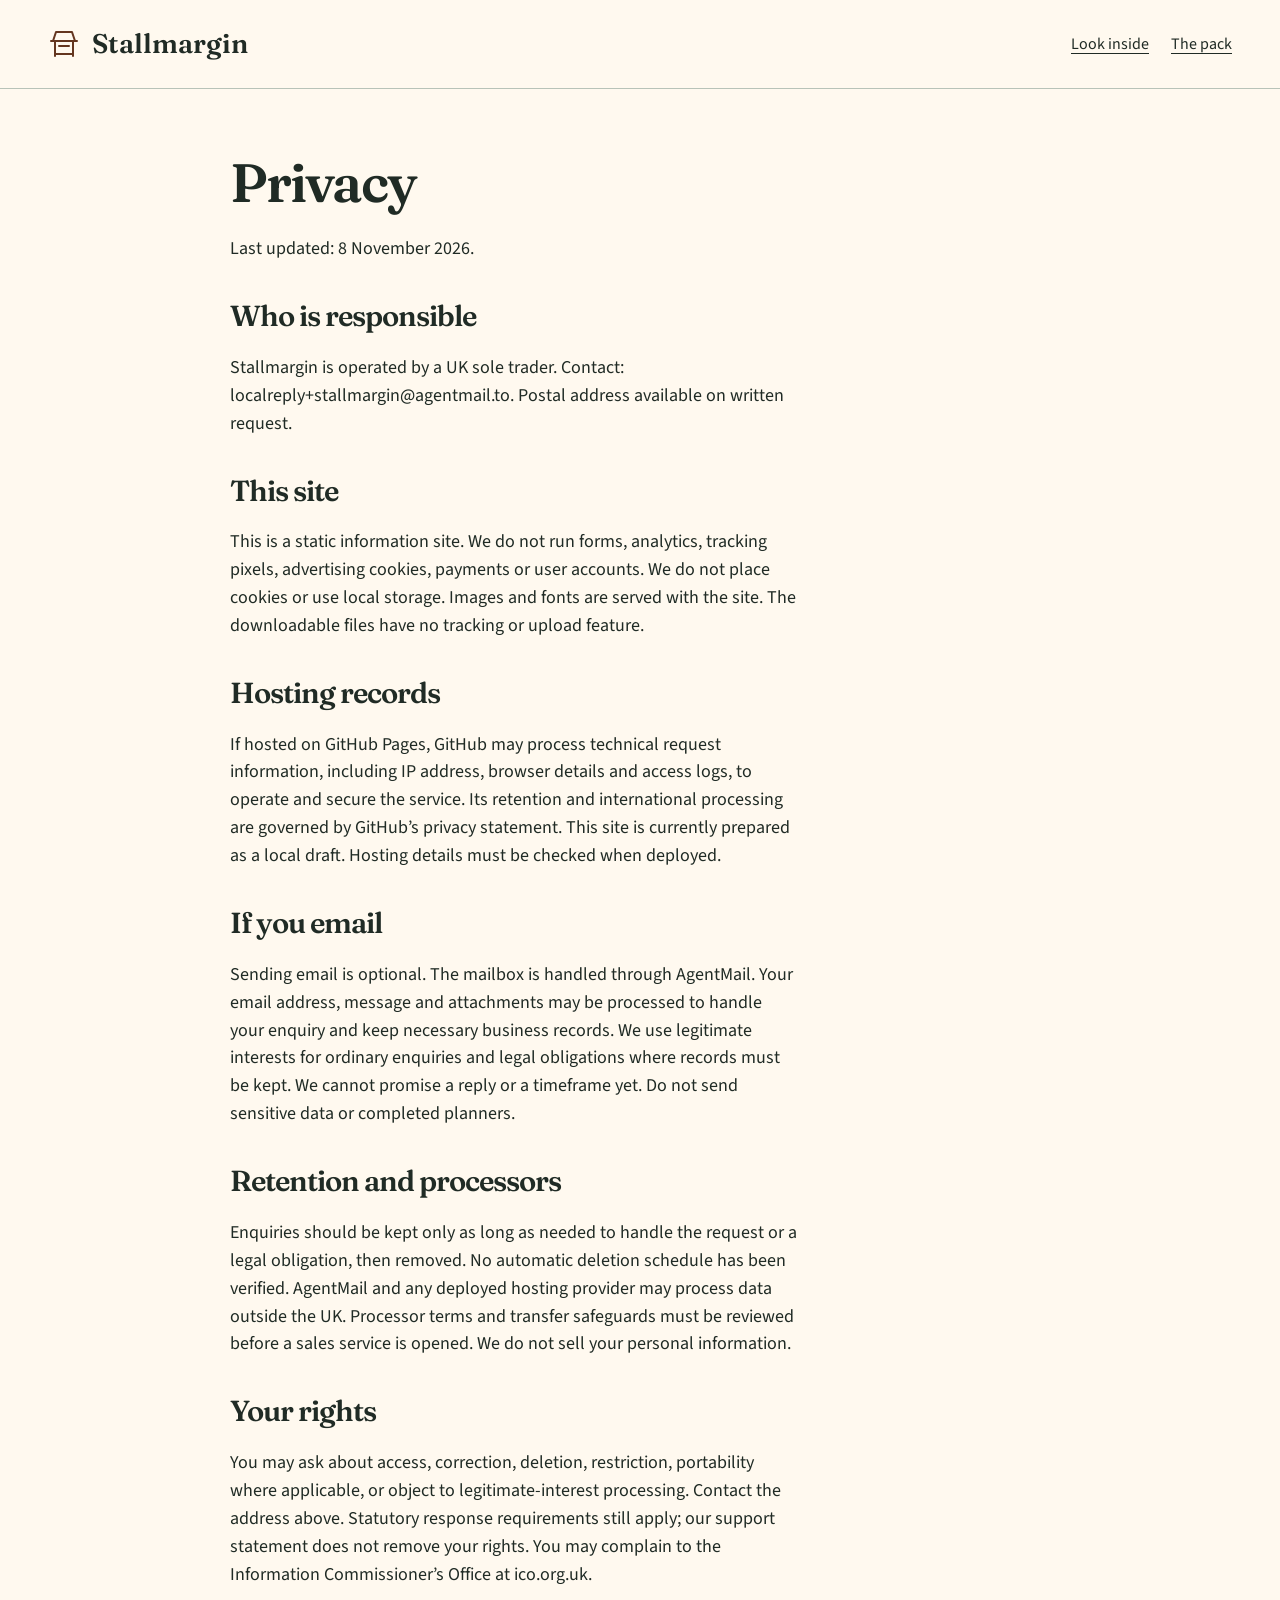
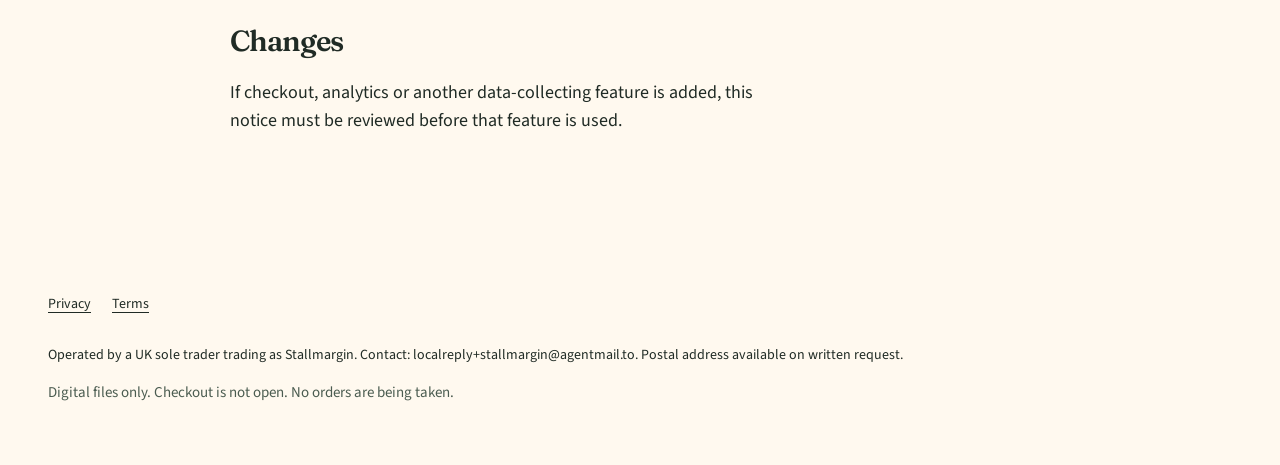
==== privacy.html @ 9ce1801f "Launch Stallmargin coming-soon page (no checkout, no downloads)" ====
<!doctype html><html lang="en-GB"><head><meta charset="utf-8"><meta name="viewport" content="width=device-width, initial-scale=1"><meta http-equiv="Content-Security-Policy" content="default-src 'none'; script-src 'none'; style-src 'self'; font-src 'self'; img-src 'self'; connect-src 'self'; object-src 'none'; base-uri 'none'; form-action 'none'"><meta name="referrer" content="strict-origin-when-cross-origin"><title>Privacy | Stallmargin</title><meta name="description" content="Privacy for Stallmargin"><meta property="og:title" content="Privacy | Stallmargin"><meta property="og:description" content="Privacy for Stallmargin"><meta property="og:type" content="website"><meta property="og:image" content="https://evanturner557-del.github.io/stallmargin/assets/preview-1.webp"><link rel="canonical" href="https://evanturner557-del.github.io/stallmargin/"><link rel="icon" type="image/svg+xml" href="assets/mark.svg"><link rel="stylesheet" href="assets/tokens.css"><link rel="stylesheet" href="assets/site.css"></head><body><a class="skip" href="#main">Skip to content</a><header><div class="wrap nav"><a class="logo" href="index.html"><img src="assets/mark.svg" width="32" height="32" alt="">Stallmargin</a><nav aria-label="Main navigation" class="navlinks"><a href="index.html#inside">Look inside</a><a href="index.html#details">The pack</a></nav></div></header><main id="main" class="wrap document"><h1>Privacy</h1><p>Last updated: 8 November 2026.</p><h2>Who is responsible</h2><p>Stallmargin is operated by a UK sole trader. Contact: localreply+stallmargin@agentmail.to. Postal address available on written request.</p><h2>This site</h2><p>This is a static information site. We do not run forms, analytics, tracking pixels, advertising cookies, payments or user accounts. We do not place cookies or use local storage. Images and fonts are served with the site. The downloadable files have no tracking or upload feature.</p><h2>Hosting records</h2><p>If hosted on GitHub Pages, GitHub may process technical request information, including IP address, browser details and access logs, to operate and secure the service. Its retention and international processing are governed by GitHub’s privacy statement. This site is currently prepared as a local draft. Hosting details must be checked when deployed.</p><h2>If you email</h2><p>Sending email is optional. The mailbox is handled through AgentMail. Your email address, message and attachments may be processed to handle your enquiry and keep necessary business records. We use legitimate interests for ordinary enquiries and legal obligations where records must be kept. We cannot promise a reply or a timeframe yet. Do not send sensitive data or completed planners.</p><h2>Retention and processors</h2><p>Enquiries should be kept only as long as needed to handle the request or a legal obligation, then removed. No automatic deletion schedule has been verified. AgentMail and any deployed hosting provider may process data outside the UK. Processor terms and transfer safeguards must be reviewed before a sales service is opened. We do not sell your personal information.</p><h2>Your rights</h2><p>You may ask about access, correction, deletion, restriction, portability where applicable, or object to legitimate-interest processing. Contact the address above. Statutory response requirements still apply; our support statement does not remove your rights. You may complain to the Information Commissioner’s Office at ico.org.uk.</p><h2>Changes</h2><p>If checkout, analytics or another data-collecting feature is added, this notice must be reviewed before that feature is used.</p></main><footer><div class="wrap"><nav class="footerlinks" aria-label="Legal"><a href="privacy.html">Privacy</a><a href="terms.html">Terms</a></nav><p class="legal">Operated by a UK sole trader trading as Stallmargin. Contact: localreply+stallmargin@agentmail.to. Postal address available on written request.</p><p class="quiet">Digital files only. Checkout is not open. No orders are being taken.</p></div></footer></body></html>
---- assets/tokens.css ----
:root{--primary:#64361f;--accent:#f2c687;--paper:#fff9ef;--ink:#202b25;--muted:#4b5c50;--line:#b8c3b8;--soft:#edf1e9;--success:#28603d;--warning:#795400;--danger:#9b2525;--neutral-0:#ffffff;--neutral-1:#f8f9f7;--neutral-2:#eff1ed;--neutral-3:#e0e5de;--neutral-4:#c5cec2;--neutral-5:#8a9787;--neutral-6:#62705f;--neutral-7:#3d4b3b;--neutral-8:#202b20;}
---- assets/site.css ----
@font-face{font-family:Text;src:url(fonts/source-sans-3-latin-wght-normal.woff2) format('woff2');font-display:swap}@font-face{font-family:Display;src:url(fonts/fraunces-latin-wght-normal.woff2) format('woff2');font-display:swap}*{box-sizing:border-box}html{scroll-behavior:smooth}body{margin:0;background:var(--paper);color:var(--ink);font-family:Text,Arial,sans-serif;font-size:18px;line-height:1.55}a{color:inherit;text-underline-offset:4px}a:hover{text-decoration-thickness:2px}a:focus-visible,button:focus-visible,summary:focus-visible{outline:3px solid var(--primary);outline-offset:5px}img{max-width:100%;height:auto;display:block}h1,h2,h3,p{margin-top:0}h1,h2{font-family:Display,serif;font-weight:600;letter-spacing:-.035em;line-height:1.06}h1{font-size:clamp(44px,5.8vw,76px);max-width:12ch;margin-bottom:24px}h2{font-size:clamp(34px,4vw,48px);margin-bottom:22px}h3{font-size:23px;line-height:1.2;letter-spacing:-.015em}p{max-width:63ch}button,a{touch-action:manipulation}button{font-family:inherit}button[disabled]{opacity:1;cursor:not-allowed;background:var(--primary);color:#fff;border:2px solid var(--primary);padding:14px 25px;border-radius:6px;font-size:18px;font-weight:700;min-height:52px}header{border-bottom:1px solid var(--line)}.wrap{width:min(1184px,calc(100% - 64px));margin-inline:auto}.nav{display:flex;align-items:center;justify-content:space-between;min-height:88px;gap:20px}.logo{display:flex;align-items:center;gap:12px;font-family:Display,serif;font-size:27px;text-decoration:none;font-weight:600}.logo img{width:32px;height:32px}.navlinks{display:flex;gap:22px}.navlinks a{font-size:16px;min-height:44px;display:inline-flex;align-items:center}.skip{position:absolute;left:-9999px;top:10px;background:white;padding:12px;z-index:9}.skip:focus{left:12px}.hero{display:grid;grid-template-columns:1fr 1fr;gap:70px;align-items:center;padding:64px 0 72px}.eyebrow{font-size:12px;letter-spacing:.14em;font-weight:700;color:var(--primary);margin-bottom:20px}.lede{font-size:21px;line-height:1.5;max-width:38ch}.pricebar{display:flex;gap:23px;align-items:center;margin:26px 0 12px}.price{font-size:34px;font-weight:700;letter-spacing:-.04em;line-height:1}.price small{display:block;font-size:14px;font-weight:400;letter-spacing:0;margin-top:7px;line-height:1.4}.quiet{font-size:15px;color:var(--muted)}.hero-visual{margin:0;position:relative;background:var(--accent);padding:26px 34px 18px;border-radius:100px 8px 8px 8px}.hero-visual img{width:100%;box-shadow:0 14px 35px #0002;border:1px solid #22372b30}.hero-visual figcaption{font-size:13px;margin-top:18px;font-weight:600;color:var(--ink);line-height:1.4}.strip{background:var(--primary);color:white}.strip .wrap{display:flex;justify-content:space-between;gap:20px;padding-block:21px;font-size:16px}.section{padding:88px 0}.sectionhead{max-width:650px}.proofgrid{display:grid;grid-template-columns:1fr 1fr;gap:32px;margin-top:38px}.proof{margin:0}.proofpic{background:white;border:1px solid var(--line);padding:26px;border-radius:8px}.proofpic img{max-height:560px;width:100%;object-fit:contain;object-position:top}.proof figcaption{padding:18px 0}.proof figcaption strong{display:block;font-size:22px;margin-bottom:7px}.proof figcaption span{font-size:17px;color:var(--muted)}.how{background:var(--soft);border-block:1px solid var(--line)}.steps{display:grid;grid-template-columns:repeat(3,1fr);gap:36px;margin-top:36px;counter-reset:step}.step img{height:160px;width:100%;object-fit:cover;object-position:top;border:1px solid var(--line);margin-bottom:25px;background:white}.step h3:before{counter-increment:step;content:'0' counter(step) ' / ';color:var(--primary);font-size:15px}.step p{font-size:17px}.pricegrid{display:grid;grid-template-columns:1fr 1fr;gap:90px;align-items:start}.pricecard{background:#fff;border:1px solid var(--primary);border-top:7px solid var(--primary);padding:35px;border-radius:6px}.pricecard .large{font-size:54px;line-height:1;letter-spacing:-.05em;font-weight:700;margin:24px 0 12px}.list{padding-left:21px}.list li{margin-bottom:11px}.fine{font-size:15px}.faq{max-width:840px;margin:auto}.faq details{border-bottom:1px solid var(--line);padding:10px 0}.faq summary{font-weight:600;cursor:pointer;min-height:52px;padding:12px 32px 12px 0;line-height:1.5;font-size:20px}.faq details p{padding-right:30px;font-size:17px}.final{text-align:center;background:var(--accent);padding:62px 20px}.final p{margin-inline:auto}.final h2{max-width:20ch;margin-inline:auto}footer{padding:40px 0 46px;font-size:14px}.footerlinks{display:flex;gap:20px;flex-wrap:wrap;margin-bottom:18px}.footerlinks a{min-height:44px;display:flex;align-items:center}.legal{max-width:900px;overflow-wrap:anywhere}main.document{max-width:820px;padding:65px 0 90px}.document h1{font-size:54px;max-width:none}.document h2{font-size:29px;margin-top:38px}.document p,.document li{font-size:18px}.badge{font-size:14px;font-weight:600;color:var(--primary)}.sr{position:absolute;width:1px;height:1px;overflow:hidden;clip:rect(0,0,0,0)}@media(max-width:800px){.wrap{width:calc(100% - 40px)}.hero{gap:34px;padding:40px 0 45px}.nav{min-height:72px}.logo{font-size:24px}.navlinks{gap:14px}.navlinks a{font-size:14px}.hero-visual{padding:24px 20px 16px;border-top-left-radius:65px}.lede{font-size:19px}.section{padding:60px 0}.pricegrid{gap:35px}.steps{gap:22px}.pricecard{padding:25px}.proofpic{padding:18px}}@media(max-width:600px){.hero{display:block;padding-top:32px}.eyebrow{font-size:10px;margin-bottom:15px}h1{font-size:45px;max-width:12ch;margin-bottom:19px}.hero .lede{font-size:18px;line-height:1.5;margin-bottom:18px}.hero-visual{margin-top:32px;padding:26px 30px 17px}.pricebar{margin:21px 0 10px;gap:21px}.price{font-size:31px}.quiet{font-size:14px}.navlinks a{font-size:13px}.navlinks a:last-child{display:none}.logo{font-size:23px}.strip .wrap{display:grid;grid-template-columns:1fr;gap:8px;padding-block:20px}.proofgrid,.steps,.pricegrid{grid-template-columns:1fr;gap:24px}.proofgrid{margin-top:28px}.step{display:grid;grid-template-columns:86px 1fr;column-gap:19px}.step img{grid-row:1/3;height:118px;margin:0}.step h3{font-size:21px;margin-bottom:10px}.step p{font-size:16px}.pricegrid{gap:30px}.section{padding:52px 0}.proofpic img{max-height:430px}.final{padding:46px 20px}.document h1{font-size:40px}.document h2{font-size:27px}.navlinks{gap:10px}.legal{font-size:13px}.faq summary{font-size:18px}}@media(prefers-reduced-motion:reduce){html{scroll-behavior:auto}}
.logo{min-height:44px}.document a{display:inline-flex;align-items:center;min-height:44px}

.footerlinks a{min-width:44px}

.proofwide{grid-column:1/-1}.proofwide .proofpic img{max-height:none}
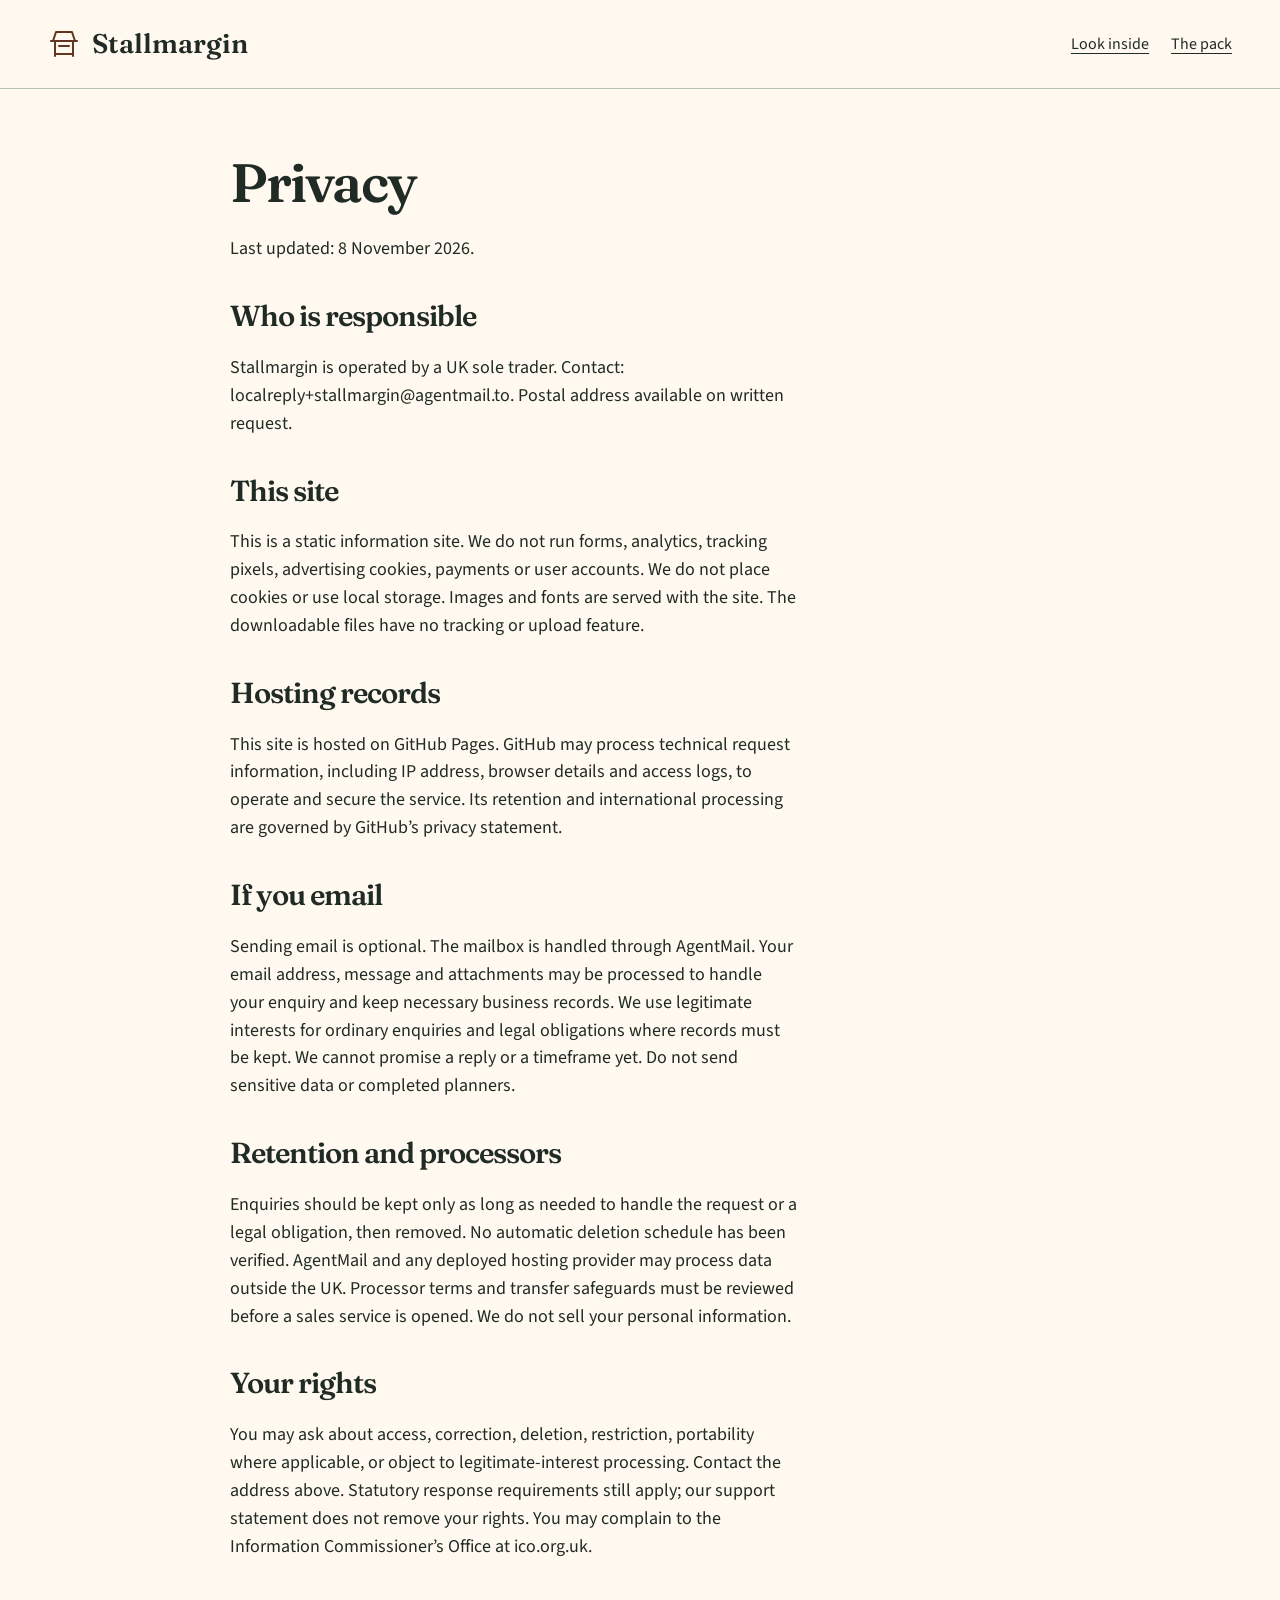
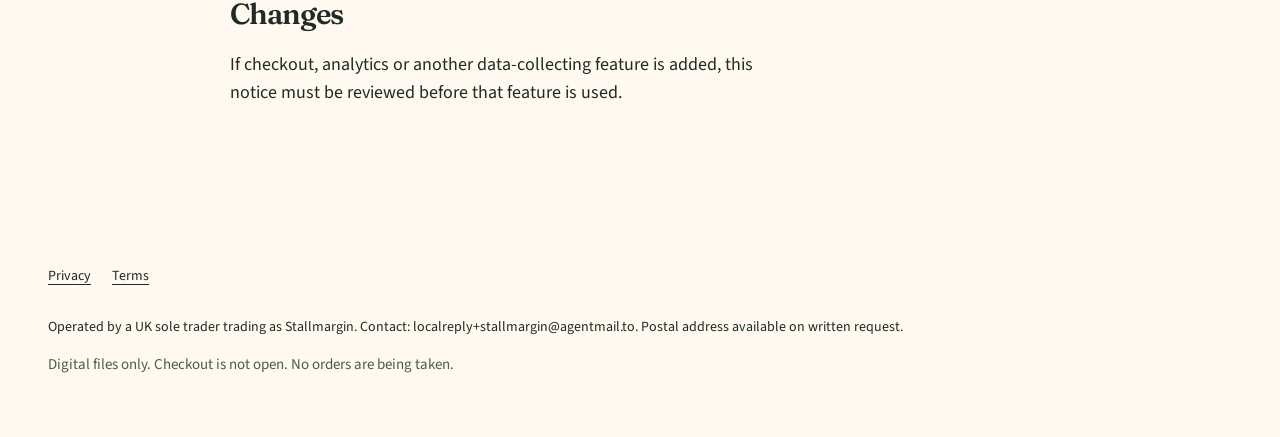
==== commit ba26b4a5: "Plain privacy wording (hosted on GitHub Pages), plain testing wording" ====
--- a/privacy.html
+++ b/privacy.html
@@ -1 +1 @@
-<!doctype html><html lang="en-GB"><head><meta charset="utf-8"><meta name="viewport" content="width=device-width, initial-scale=1"><meta http-equiv="Content-Security-Policy" content="default-src 'none'; script-src 'none'; style-src 'self'; font-src 'self'; img-src 'self'; connect-src 'self'; object-src 'none'; base-uri 'none'; form-action 'none'"><meta name="referrer" content="strict-origin-when-cross-origin"><title>Privacy | Stallmargin</title><meta name="description" content="Privacy for Stallmargin"><meta property="og:title" content="Privacy | Stallmargin"><meta property="og:description" content="Privacy for Stallmargin"><meta property="og:type" content="website"><meta property="og:image" content="https://evanturner557-del.github.io/stallmargin/assets/preview-1.webp"><link rel="canonical" href="https://evanturner557-del.github.io/stallmargin/"><link rel="icon" type="image/svg+xml" href="assets/mark.svg"><link rel="stylesheet" href="assets/tokens.css"><link rel="stylesheet" href="assets/site.css"></head><body><a class="skip" href="#main">Skip to content</a><header><div class="wrap nav"><a class="logo" href="index.html"><img src="assets/mark.svg" width="32" height="32" alt="">Stallmargin</a><nav aria-label="Main navigation" class="navlinks"><a href="index.html#inside">Look inside</a><a href="index.html#details">The pack</a></nav></div></header><main id="main" class="wrap document"><h1>Privacy</h1><p>Last updated: 8 November 2026.</p><h2>Who is responsible</h2><p>Stallmargin is operated by a UK sole trader. Contact: localreply+stallmargin@agentmail.to. Postal address available on written request.</p><h2>This site</h2><p>This is a static information site. We do not run forms, analytics, tracking pixels, advertising cookies, payments or user accounts. We do not place cookies or use local storage. Images and fonts are served with the site. The downloadable files have no tracking or upload feature.</p><h2>Hosting records</h2><p>If hosted on GitHub Pages, GitHub may process technical request information, including IP address, browser details and access logs, to operate and secure the service. Its retention and international processing are governed by GitHub’s privacy statement. This site is currently prepared as a local draft. Hosting details must be checked when deployed.</p><h2>If you email</h2><p>Sending email is optional. The mailbox is handled through AgentMail. Your email address, message and attachments may be processed to handle your enquiry and keep necessary business records. We use legitimate interests for ordinary enquiries and legal obligations where records must be kept. We cannot promise a reply or a timeframe yet. Do not send sensitive data or completed planners.</p><h2>Retention and processors</h2><p>Enquiries should be kept only as long as needed to handle the request or a legal obligation, then removed. No automatic deletion schedule has been verified. AgentMail and any deployed hosting provider may process data outside the UK. Processor terms and transfer safeguards must be reviewed before a sales service is opened. We do not sell your personal information.</p><h2>Your rights</h2><p>You may ask about access, correction, deletion, restriction, portability where applicable, or object to legitimate-interest processing. Contact the address above. Statutory response requirements still apply; our support statement does not remove your rights. You may complain to the Information Commissioner’s Office at ico.org.uk.</p><h2>Changes</h2><p>If checkout, analytics or another data-collecting feature is added, this notice must be reviewed before that feature is used.</p></main><footer><div class="wrap"><nav class="footerlinks" aria-label="Legal"><a href="privacy.html">Privacy</a><a href="terms.html">Terms</a></nav><p class="legal">Operated by a UK sole trader trading as Stallmargin. Contact: localreply+stallmargin@agentmail.to. Postal address available on written request.</p><p class="quiet">Digital files only. Checkout is not open. No orders are being taken.</p></div></footer></body></html>+<!doctype html><html lang="en-GB"><head><meta charset="utf-8"><meta name="viewport" content="width=device-width, initial-scale=1"><meta http-equiv="Content-Security-Policy" content="default-src 'none'; script-src 'none'; style-src 'self'; font-src 'self'; img-src 'self'; connect-src 'self'; object-src 'none'; base-uri 'none'; form-action 'none'"><meta name="referrer" content="strict-origin-when-cross-origin"><title>Privacy | Stallmargin</title><meta name="description" content="Privacy for Stallmargin"><meta property="og:title" content="Privacy | Stallmargin"><meta property="og:description" content="Privacy for Stallmargin"><meta property="og:type" content="website"><meta property="og:image" content="https://evanturner557-del.github.io/stallmargin/assets/preview-1.webp"><link rel="canonical" href="https://evanturner557-del.github.io/stallmargin/"><link rel="icon" type="image/svg+xml" href="assets/mark.svg"><link rel="stylesheet" href="assets/tokens.css"><link rel="stylesheet" href="assets/site.css"></head><body><a class="skip" href="#main">Skip to content</a><header><div class="wrap nav"><a class="logo" href="index.html"><img src="assets/mark.svg" width="32" height="32" alt="">Stallmargin</a><nav aria-label="Main navigation" class="navlinks"><a href="index.html#inside">Look inside</a><a href="index.html#details">The pack</a></nav></div></header><main id="main" class="wrap document"><h1>Privacy</h1><p>Last updated: 8 November 2026.</p><h2>Who is responsible</h2><p>Stallmargin is operated by a UK sole trader. Contact: localreply+stallmargin@agentmail.to. Postal address available on written request.</p><h2>This site</h2><p>This is a static information site. We do not run forms, analytics, tracking pixels, advertising cookies, payments or user accounts. We do not place cookies or use local storage. Images and fonts are served with the site. The downloadable files have no tracking or upload feature.</p><h2>Hosting records</h2><p>This site is hosted on GitHub Pages. GitHub may process technical request information, including IP address, browser details and access logs, to operate and secure the service. Its retention and international processing are governed by GitHub’s privacy statement. </p><h2>If you email</h2><p>Sending email is optional. The mailbox is handled through AgentMail. Your email address, message and attachments may be processed to handle your enquiry and keep necessary business records. We use legitimate interests for ordinary enquiries and legal obligations where records must be kept. We cannot promise a reply or a timeframe yet. Do not send sensitive data or completed planners.</p><h2>Retention and processors</h2><p>Enquiries should be kept only as long as needed to handle the request or a legal obligation, then removed. No automatic deletion schedule has been verified. AgentMail and any deployed hosting provider may process data outside the UK. Processor terms and transfer safeguards must be reviewed before a sales service is opened. We do not sell your personal information.</p><h2>Your rights</h2><p>You may ask about access, correction, deletion, restriction, portability where applicable, or object to legitimate-interest processing. Contact the address above. Statutory response requirements still apply; our support statement does not remove your rights. You may complain to the Information Commissioner’s Office at ico.org.uk.</p><h2>Changes</h2><p>If checkout, analytics or another data-collecting feature is added, this notice must be reviewed before that feature is used.</p></main><footer><div class="wrap"><nav class="footerlinks" aria-label="Legal"><a href="privacy.html">Privacy</a><a href="terms.html">Terms</a></nav><p class="legal">Operated by a UK sole trader trading as Stallmargin. Contact: localreply+stallmargin@agentmail.to. Postal address available on written request.</p><p class="quiet">Digital files only. Checkout is not open. No orders are being taken.</p></div></footer></body></html>
--- a/assets/site.css
+++ b/assets/site.css
@@ -4,3 +4,5 @@
 .footerlinks a{min-width:44px}
 
 .proofwide{grid-column:1/-1}.proofwide .proofpic img{max-height:none}
+
+.glance{font-size:17px;line-height:1.5;background:var(--soft);border-left:4px solid var(--primary);padding:12px 16px;margin:0 0 22px;max-width:56ch}
